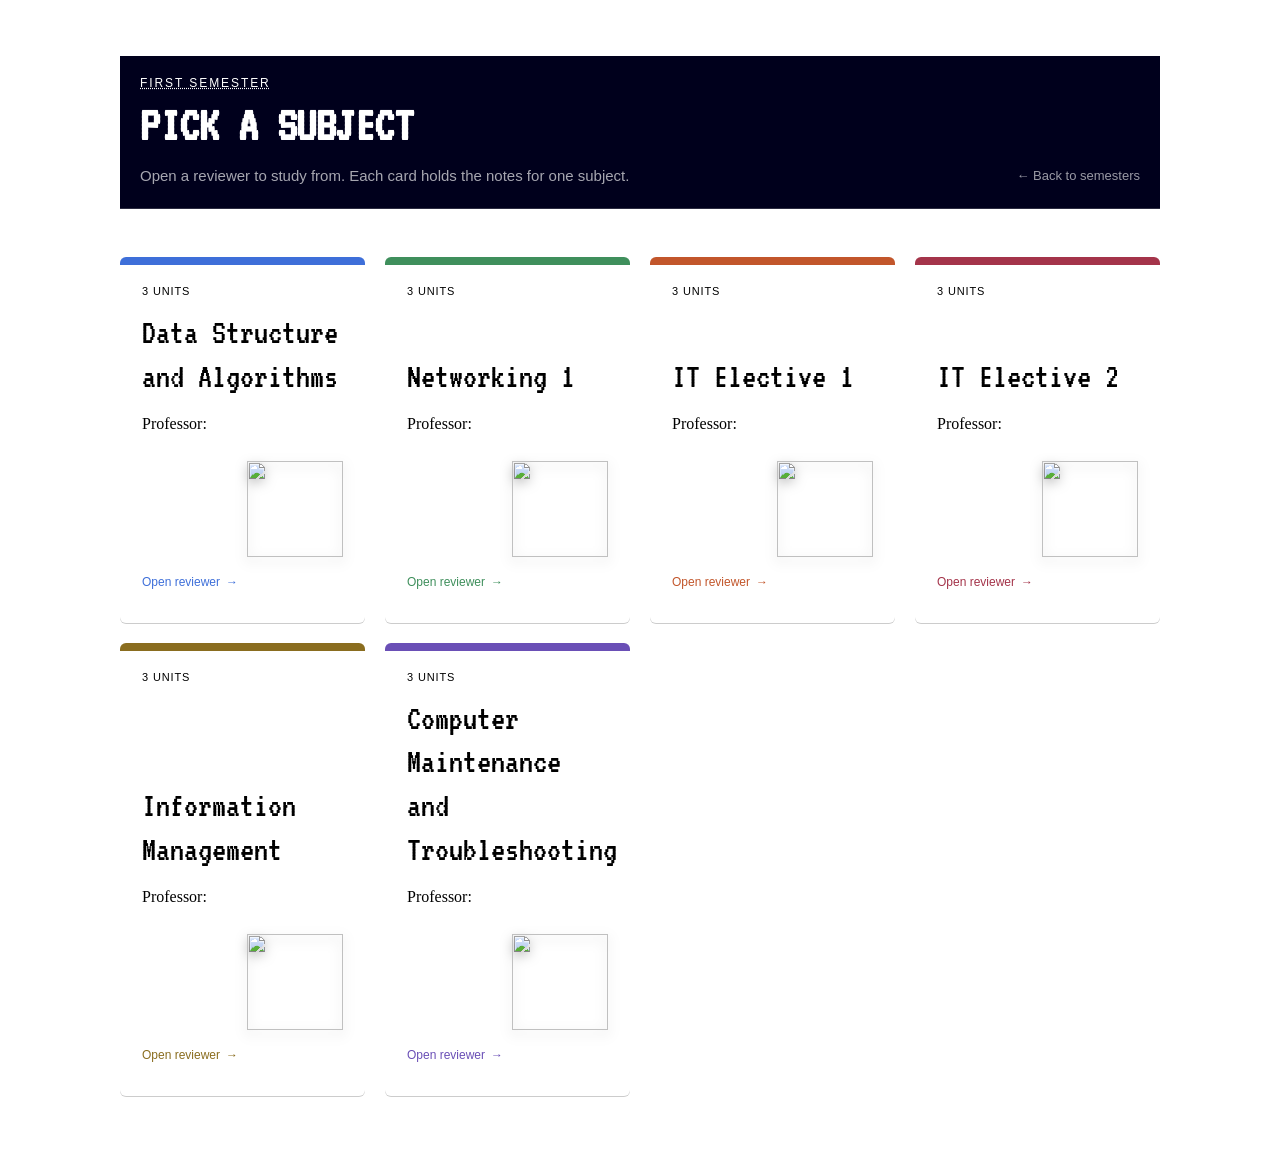
==== first-semester.html @ 2dc9fd78 "Add files via upload" ====
<!DOCTYPE html>
<html lang="en">
<head>
<meta charset="UTF-8">
<title>First Semester — Choose a Subject</title>
<link rel="stylesheet" href="first-semester.css">
<link href="https://fonts.googleapis.com/css2?family=Bebas+Neue&family=VT323&display=swap" rel="stylesheet">
</head>
<body>

<div class="wrap">

  <div class="header">
    <div>
      <p class="eyebrow">First semester</p>
      <h1>PICK A SUBJECT</h1>
      <p class="subtitle">Open a reviewer to study from. Each card holds the notes for one subject.</p>
    </div>
    <a href="index.html" class="back-link">← Back to semesters</a>
  </div>

  <div class="grid">

    <a href="reviewer.html?subject=data-structure-and-algorithms" class="card" style="--tab-color:#3E6FD9;">
      <p class="card-units">3 units</p>
      <h2 class="card-name">Data Structure and Algorithms</h2>
      <p>Professor:</p>
      <div class="mob-slot">
    <img src="https://static.wikia.nocookie.net/minecraft_gamepedia/images/0/05/Bee_BE.gif/revision/latest?cb=20191123230348" alt="" class="mob-img">
  </div>
      <p class="card-tag" style="--tab-color:#3E6FD9;">Open reviewer</p>
    </a>

    <a href="reviewer.html?subject=networking-1" class="card" style="--tab-color:#3F8F5C;">
      <p class="card-units">3 units</p>
      <h2 class="card-name">Networking 1</h2>
      <p>Professor:</p>
      <div class="mob-slot">
    <img src="https://static.wikia.nocookie.net/minecraft_gamepedia/images/b/b9/Axolotl_Swim.gif/revision/latest?cb=20230414014150" alt="" class="mob-img">
  </div>
      <p class="card-tag" style="--tab-color:#3F8F5C;">Open reviewer</p>
    </a>

    <a href="reviewer.html?subject=it-elective-1" class="card" style="--tab-color:#C2562B;">
      <p class="card-units">3 units</p>
      <h2 class="card-name">IT Elective 1</h2>
      <p>Professor:</p>
      <div class="mob-slot">
    <img src="https://static.wikia.nocookie.net/minecraft_gamepedia/images/4/45/Allay_JE2.gif/revision/latest?cb=20230325131818" alt="" class="mob-img">
  </div>
      <p class="card-tag" style="--tab-color:#C2562B;">Open reviewer</p>
    </a>

    <a href="reviewer.html?subject=it-elective-2" class="card" style="--tab-color:#A4344A;">
      <p class="card-units">3 units</p>
      <h2 class="card-name">IT Elective 2</h2>
      <p>Professor:</p>
        <div class="mob-slot">
    <img src="https://static.wikia.nocookie.net/minecraft_gamepedia/images/3/39/Phantom_JE2.gif/revision/latest?cb=20180706142237" alt="" class="mob-img">
  </div>
      <p class="card-tag" style="--tab-color:#A4344A;">Open reviewer</p>
    </a>

    <a href="reviewer.html?subject=information-management" class="card" style="--tab-color:#8A6D1F;">
      <p class="card-units">3 units</p>
      <h2 class="card-name">Information Management</h2>
      <p>Professor:</p>
        <div class="mob-slot">
    <img src="https://static.wikia.nocookie.net/minecraft_gamepedia/images/c/ce/Squid.gif/revision/latest?cb=20240729213351" alt="" class="mob-img">
  </div>
      <p class="card-tag" style="--tab-color:#8A6D1F;">Open reviewer</p>
    </a>

    <a href="reviewer.html?subject=computer-maintenance-and-troubleshooting" class="card" style="--tab-color:#6A4FB6;">
      <p class="card-units">3 units</p>
      <h2 class="card-name">Computer Maintenance and Troubleshooting</h2>
      <p>Professor:</p>
      <div class="mob-slot">
    <img src="https://static.wikia.nocookie.net/minecraft_gamepedia/images/5/51/Strider_Shiver_BE2.gif/revision/latest?cb=20200919092906" alt="" class="mob-img">
  </div>
      <p class="card-tag" style="--tab-color:#6A4FB6;">Open reviewer</p>
    </a>

  </div>

</div>

</body>
</html>
---- first-semester.css ----
* { box-sizing: border-box; }

  body {
    margin: 0;
    min-height: 100vh;
    padding: 56px 24px 80px;
  }

  .wrap {
    max-width: 1040px;
    margin: 0 auto;
  }

  .header {
    display: flex;
    justify-content: space-between;
    align-items: flex-end;
    border-bottom: 1px solid rgba(245,241,232,0.18);
    padding-bottom: 24px;
    margin-bottom: 48px;
    background-color: #00001c;
    color: #FFFFFF;
    width: 100%;
    padding: 20px;
  }

  .eyebrow {
    font-family: 'Helvetica Neue', Arial, sans-serif;
    font-size: 12px;
    letter-spacing: 0.16em;
    text-transform: uppercase;
    color: var(--accent);
    margin: 0 0 10px;
    text-decoration: dotted underline;
  }

  h1 {
    font-size: 50px;
    font-weight: 400;
    margin: 0;
    letter-spacing: -0.01em;
    font-family: VT323, serif;
    font-weight: bold;
  }

  .back-link {
    font-family: 'Helvetica Neue', Arial, sans-serif;
    font-size: 13px;
    color: var(--paper);
    opacity: 0.6;
    text-decoration: none;
    border-bottom: 1px solid transparent;
    transition: opacity 0.2s ease, border-color 0.2s ease;
    white-space: nowrap;
    padding-bottom: 4px;
  }
  .back-link:hover { opacity: 1; border-color: var(--paper); }

  .subtitle {
    font-family: Google Sans, Arial, sans-serif;
    font-size: 15px;
    color: var(--paper);
    opacity: 0.65;
    margin: 14px 0 0;
    max-width: 520px;
    line-height: 1.6;
  }

  .grid {
    display: grid;
    grid-template-columns: repeat(auto-fill, minmax(230px, 1fr));
    gap: 20px;
  }

  .card {
    position: relative;
    background: var(--paper);
    border-radius: 6px;
    padding: 28px 22px 22px;
    text-decoration: none;
    color: var(--text-dark);
    overflow: hidden;
    display: flex;
    flex-direction: column;
    min-height: 168px;
    box-shadow: 0 1px 0 rgba(0,0,0,0.2);
    transition: transform 0.25s ease, box-shadow 0.25s ease;
  }

  .card::before {
    content: "";
    position: absolute;
    top: 0;
    left: 0;
    width: 100%;
    height: 8px;
    background: var(--tab-color, var(--accent));
  }

  .card:hover {
    transform: translateY(-6px);
    box-shadow: 0 16px 28px rgba(0,0,0,0.35);
  }

  .card:focus-visible {
    outline: 2px solid var(--accent);
    outline-offset: 3px;
  }

  .card-units {
    font-family: 'Helvetica Neue', Arial, sans-serif;
    font-size: 11px;
    letter-spacing: 0.08em;
    text-transform: uppercase;
    color: var(--text-muted);
    margin: 0 0 auto;
  }

  .card-name {
    font-size: 35px;
    font-weight: 400;
    line-height: 1.25;
    margin: 14px 0 0;
    font-family: VT323, serif;
  }

  .card-tag {
    font-family: 'Helvetica Neue', Arial, sans-serif;
    font-size: 12px;
    color: var(--tab-color, var(--sage));
    margin-top: 14px;
    display: flex;
    align-items: center;
    gap: 6px;
  }

  .card-tag::after {
    content: "→";
    transition: transform 0.2s ease;
  }
  .card:hover .card-tag::after { transform: translateX(4px); }

  @media (max-width: 520px) {
    .header { flex-direction: column; align-items: flex-start; gap: 14px; }
    h1 { font-size: 32px; }
  }

.mob-slot {
  align-self: flex-end;
  margin-top: 12px;
}

.mob-img {
  width: 96px;
  height: 96px;
  object-fit: contain;
  image-rendering: pixelated;   /* keeps blocky mob art crisp, not blurry */
  filter: drop-shadow(0 4px 6px rgba(0,0,0,0.25));
  transition: transform 0.25s ease;
}

.card:hover .mob-img {
  transform: translateY(-4px) scale(1.05);
}
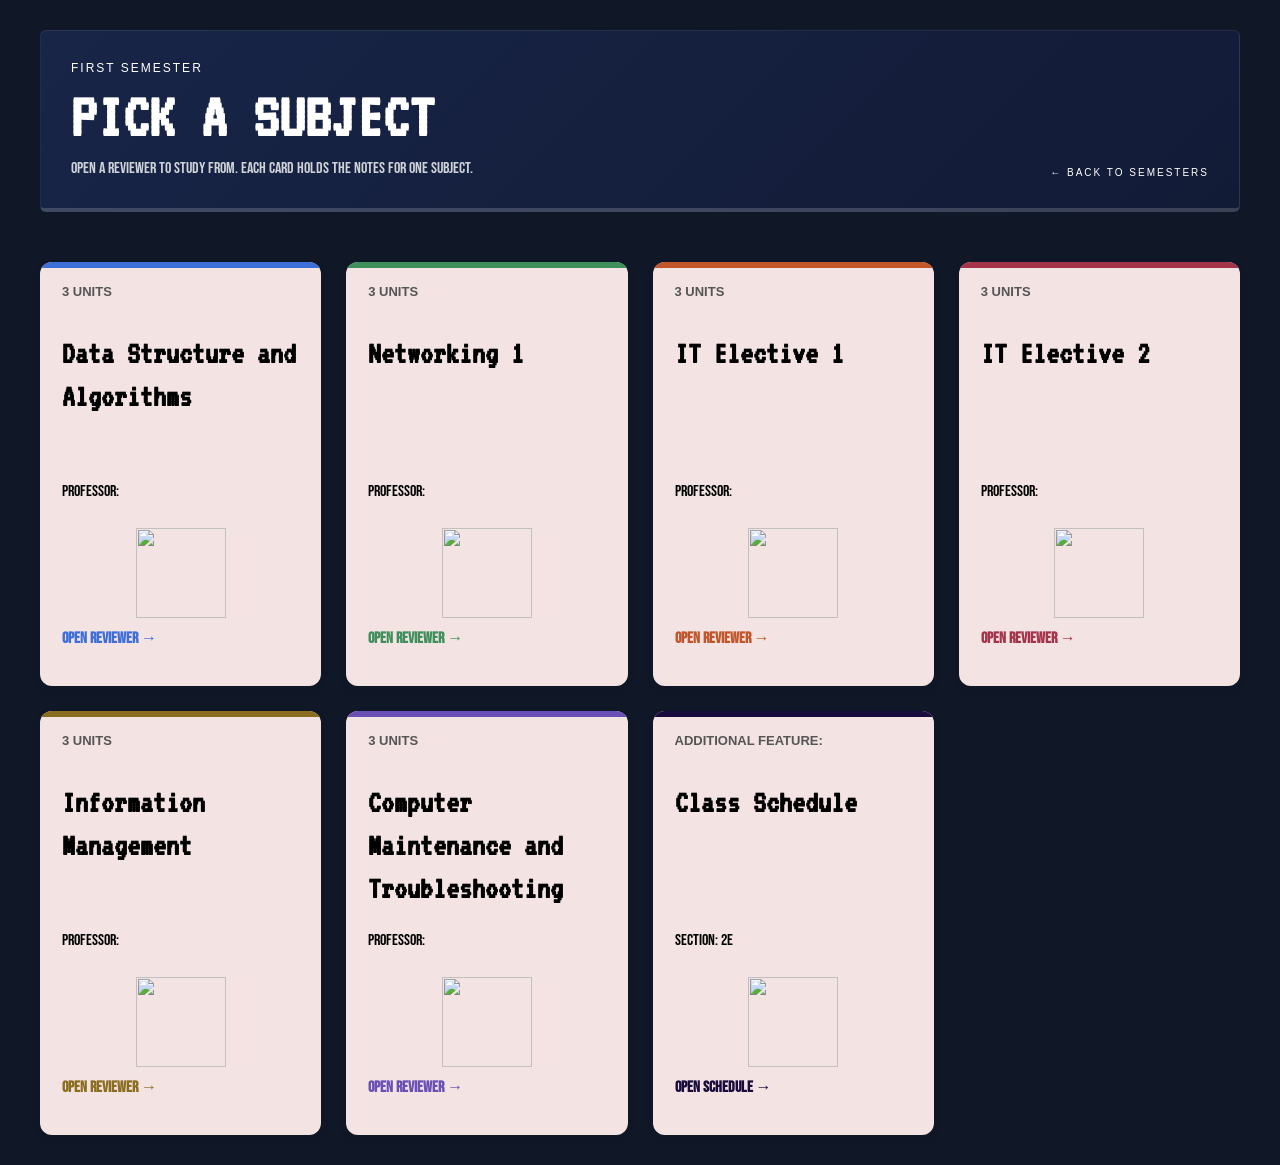
==== commit d079ed85: "Add files via upload" ====
--- a/first-semester.html
+++ b/first-semester.html
@@ -5,6 +5,7 @@
 <title>First Semester — Choose a Subject</title>
 <link rel="stylesheet" href="first-semester.css">
 <link href="https://fonts.googleapis.com/css2?family=Bebas+Neue&family=VT323&display=swap" rel="stylesheet">
+<meta name="viewport" content="width=device-width, initial-scale=1.0">
 </head>
 <body>
 
@@ -13,7 +14,7 @@
   <div class="header">
     <div>
       <p class="eyebrow">First semester</p>
-      <h1>PICK A SUBJECT</h1>
+      <h1 style="font-family: VT323, monospace; font-size: 4rem;">PICK A SUBJECT</h1>
       <p class="subtitle">Open a reviewer to study from. Each card holds the notes for one subject.</p>
     </div>
     <a href="index.html" class="back-link">← Back to semesters</a>
@@ -24,7 +25,7 @@
     <a href="reviewer.html?subject=data-structure-and-algorithms" class="card" style="--tab-color:#3E6FD9;">
       <p class="card-units">3 units</p>
       <h2 class="card-name">Data Structure and Algorithms</h2>
-      <p>Professor:</p>
+      <p style="font-family: Bebas Neue;">Professor:</p>
       <div class="mob-slot">
     <img src="https://static.wikia.nocookie.net/minecraft_gamepedia/images/0/05/Bee_BE.gif/revision/latest?cb=20191123230348" alt="" class="mob-img">
   </div>
@@ -34,7 +35,7 @@
     <a href="reviewer.html?subject=networking-1" class="card" style="--tab-color:#3F8F5C;">
       <p class="card-units">3 units</p>
       <h2 class="card-name">Networking 1</h2>
-      <p>Professor:</p>
+      <p style="font-family: Bebas Neue;">Professor:</p>
       <div class="mob-slot">
     <img src="https://static.wikia.nocookie.net/minecraft_gamepedia/images/b/b9/Axolotl_Swim.gif/revision/latest?cb=20230414014150" alt="" class="mob-img">
   </div>
@@ -44,7 +45,7 @@
     <a href="reviewer.html?subject=it-elective-1" class="card" style="--tab-color:#C2562B;">
       <p class="card-units">3 units</p>
       <h2 class="card-name">IT Elective 1</h2>
-      <p>Professor:</p>
+      <p style="font-family: Bebas Neue;">Professor:</p>
       <div class="mob-slot">
     <img src="https://static.wikia.nocookie.net/minecraft_gamepedia/images/4/45/Allay_JE2.gif/revision/latest?cb=20230325131818" alt="" class="mob-img">
   </div>
@@ -54,7 +55,7 @@
     <a href="reviewer.html?subject=it-elective-2" class="card" style="--tab-color:#A4344A;">
       <p class="card-units">3 units</p>
       <h2 class="card-name">IT Elective 2</h2>
-      <p>Professor:</p>
+      <p style="font-family: Bebas Neue;">Professor:</p>
         <div class="mob-slot">
     <img src="https://static.wikia.nocookie.net/minecraft_gamepedia/images/3/39/Phantom_JE2.gif/revision/latest?cb=20180706142237" alt="" class="mob-img">
   </div>
@@ -64,7 +65,7 @@
     <a href="reviewer.html?subject=information-management" class="card" style="--tab-color:#8A6D1F;">
       <p class="card-units">3 units</p>
       <h2 class="card-name">Information Management</h2>
-      <p>Professor:</p>
+      <p style="font-family: Bebas Neue;">Professor:</p>
         <div class="mob-slot">
     <img src="https://static.wikia.nocookie.net/minecraft_gamepedia/images/c/ce/Squid.gif/revision/latest?cb=20240729213351" alt="" class="mob-img">
   </div>
@@ -74,12 +75,23 @@
     <a href="reviewer.html?subject=computer-maintenance-and-troubleshooting" class="card" style="--tab-color:#6A4FB6;">
       <p class="card-units">3 units</p>
       <h2 class="card-name">Computer Maintenance and Troubleshooting</h2>
-      <p>Professor:</p>
+      <p style="font-family: Bebas Neue;">Professor:</p>
       <div class="mob-slot">
     <img src="https://static.wikia.nocookie.net/minecraft_gamepedia/images/5/51/Strider_Shiver_BE2.gif/revision/latest?cb=20200919092906" alt="" class="mob-img">
   </div>
       <p class="card-tag" style="--tab-color:#6A4FB6;">Open reviewer</p>
     </a>
+
+    <a href="schedule.html" class="card" style="--tab-color:#190c3d;">
+      <p class="card-units">Additional Feature:</p>
+      <h2 class="card-name">Class Schedule</h2>
+      <p style="font-family: Bebas Neue;">Section: 2E</p>
+      <div class="mob-slot">
+    <img src="https://static.wikia.nocookie.net/minecraft_gamepedia/images/3/31/Enchanting_Table.gif/revision/latest?cb=20220222115558" alt="" class="mob-img">
+  </div>
+      <p class="card-tag" style="--tab-color:#190c3d;">Open schedule</p>
+    </a>
+
 
   </div>
 
--- a/first-semester.css
+++ b/first-semester.css
@@ -1,164 +1,210 @@
-  * { box-sizing: border-box; }
-
-  body {
-    margin: 0;
-    min-height: 100vh;
-    padding: 56px 24px 80px;
-  }
-
-  .wrap {
-    max-width: 1040px;
-    margin: 0 auto;
-  }
-
-  .header {
-    display: flex;
-    justify-content: space-between;
-    align-items: flex-end;
-    border-bottom: 1px solid rgba(245,241,232,0.18);
-    padding-bottom: 24px;
-    margin-bottom: 48px;
-    background-color: #00001c;
-    color: #FFFFFF;
-    width: 100%;
-    padding: 20px;
-  }
-
-  .eyebrow {
-    font-family: 'Helvetica Neue', Arial, sans-serif;
-    font-size: 12px;
-    letter-spacing: 0.16em;
-    text-transform: uppercase;
-    color: var(--accent);
-    margin: 0 0 10px;
-    text-decoration: dotted underline;
-  }
-
-  h1 {
-    font-size: 50px;
-    font-weight: 400;
-    margin: 0;
-    letter-spacing: -0.01em;
-    font-family: VT323, serif;
-    font-weight: bold;
-  }
-
-  .back-link {
-    font-family: 'Helvetica Neue', Arial, sans-serif;
-    font-size: 13px;
-    color: var(--paper);
-    opacity: 0.6;
-    text-decoration: none;
-    border-bottom: 1px solid transparent;
-    transition: opacity 0.2s ease, border-color 0.2s ease;
-    white-space: nowrap;
-    padding-bottom: 4px;
-  }
-  .back-link:hover { opacity: 1; border-color: var(--paper); }
-
-  .subtitle {
-    font-family: Google Sans, Arial, sans-serif;
-    font-size: 15px;
-    color: var(--paper);
-    opacity: 0.65;
-    margin: 14px 0 0;
-    max-width: 520px;
-    line-height: 1.6;
-  }
-
-  .grid {
-    display: grid;
-    grid-template-columns: repeat(auto-fill, minmax(230px, 1fr));
-    gap: 20px;
-  }
-
-  .card {
-    position: relative;
-    background: var(--paper);
-    border-radius: 6px;
-    padding: 28px 22px 22px;
-    text-decoration: none;
-    color: var(--text-dark);
-    overflow: hidden;
-    display: flex;
-    flex-direction: column;
-    min-height: 168px;
-    box-shadow: 0 1px 0 rgba(0,0,0,0.2);
-    transition: transform 0.25s ease, box-shadow 0.25s ease;
-  }
-
-  .card::before {
-    content: "";
-    position: absolute;
-    top: 0;
-    left: 0;
-    width: 100%;
-    height: 8px;
-    background: var(--tab-color, var(--accent));
-  }
-
-  .card:hover {
-    transform: translateY(-6px);
-    box-shadow: 0 16px 28px rgba(0,0,0,0.35);
-  }
-
-  .card:focus-visible {
-    outline: 2px solid var(--accent);
-    outline-offset: 3px;
-  }
-
-  .card-units {
-    font-family: 'Helvetica Neue', Arial, sans-serif;
-    font-size: 11px;
-    letter-spacing: 0.08em;
-    text-transform: uppercase;
-    color: var(--text-muted);
-    margin: 0 0 auto;
-  }
-
-  .card-name {
-    font-size: 35px;
-    font-weight: 400;
-    line-height: 1.25;
-    margin: 14px 0 0;
-    font-family: VT323, serif;
-  }
-
-  .card-tag {
-    font-family: 'Helvetica Neue', Arial, sans-serif;
-    font-size: 12px;
-    color: var(--tab-color, var(--sage));
-    margin-top: 14px;
-    display: flex;
-    align-items: center;
-    gap: 6px;
-  }
-
-  .card-tag::after {
-    content: "→";
-    transition: transform 0.2s ease;
-  }
-  .card:hover .card-tag::after { transform: translateX(4px); }
-
-  @media (max-width: 520px) {
-    .header { flex-direction: column; align-items: flex-start; gap: 14px; }
-    h1 { font-size: 32px; }
-  }
-
-.mob-slot {
-  align-self: flex-end;
-  margin-top: 12px;
-}
-
-.mob-img {
-  width: 96px;
-  height: 96px;
-  object-fit: contain;
-  image-rendering: pixelated;   /* keeps blocky mob art crisp, not blurry */
-  filter: drop-shadow(0 4px 6px rgba(0,0,0,0.25));
-  transition: transform 0.25s ease;
-}
-
-.card:hover .mob-img {
-  transform: translateY(-4px) scale(1.05);
+body{
+    margin:0;
+    background:#101827;
+    font-family:Arial, sans-serif;
+    color:#111;
+}
+
+.wrap{
+    max-width:1200px;
+    margin:auto;
+    padding:30px 20px;
+}
+
+.header{
+    background:linear-gradient(
+        135deg,
+        #182547,
+        #121b36
+    );
+    border:1px solid rgba(255,255,255,.08);
+    border-bottom: 4px solid rgba(245,241,232,0.18);
+    color:white;
+    padding:30px;
+    border-radius:6px;
+
+    display:flex;
+    justify-content:space-between;
+    align-items:flex-end;
+    gap:20px;
+}
+
+.eyebrow{
+    margin:0;
+    text-transform:uppercase;
+    letter-spacing:2px;
+    font-size:12px;
+}
+
+.header h1{
+    margin:10px 0;
+    font-size:4rem;
+    font-weight:900;
+}
+
+.subtitle{
+    margin:0;
+    opacity:.8;
+    font-family:Bebas Neue, cursive;
+}
+
+.back-link{
+    color:white;
+    text-decoration:none;
+    white-space:nowrap;
+    font-family: sans-serif;
+    text-transform:uppercase;
+    letter-spacing:2px;
+    font-size:10px;
+}
+
+.back-link:hover{
+    opacity:.8;
+}
+
+.grid{
+    margin-top:50px;
+
+    display:grid;
+    grid-template-columns:repeat(auto-fit,minmax(250px,1fr));
+    gap:25px;
+}
+
+.card{
+    background:rgb(243, 227, 227);
+    border-radius:12px;
+    padding:22px;
+
+    text-decoration:none;
+    color:black;
+
+    position:relative;
+    overflow:hidden;
+
+    display:flex;
+    flex-direction:column;
+
+    min-height:380px;
+
+    box-shadow:0 3px 10px rgba(0,0,0,.06);
+
+    transition:
+        transform .25s ease,
+        box-shadow .25s ease;
+}
+
+.card::before{
+    content:"";
+    position:absolute;
+    top:0;
+    left:0;
+
+    width:100%;
+    height:6px;
+
+    background:var(--tab-color);
+}
+
+.card:hover{
+    transform:translateY(-8px);
+    box-shadow:0 18px 35px rgba(0,0,0,.15);
+}
+
+.card-units{
+    margin-top:10px;
+    text-transform:uppercase;
+    font-size:13px;
+    font-weight:700;
+    color:#555;
+}
+
+.card-name{
+    margin:20px 0;
+    font-family: VT323, monospace;
+    font-size:2rem;
+    line-height:1.35;
+
+    min-height:130px;
+}
+
+.card p{
+    margin-top:0;
+}
+
+.mob-slot{
+    flex:1;
+
+    display:flex;
+    justify-content:center;
+    align-items:center;
+}
+
+.mob-img{
+    width:90px;
+    height:90px;
+    object-fit:contain;
+
+    transition:
+        transform .25s ease;
+}
+
+.card:hover .mob-img{
+    transform:scale(1.12);
+}
+
+.card-tag{
+    margin-top:auto;
+    font-family:Bebas Neue, cursive;
+
+    font-weight:700;
+    color:var(--tab-color);
+}
+
+.card-tag::after{
+    content:" →";
+}
+
+@media (max-width:900px){
+
+    .header h1{
+        font-size:3rem;
+    }
+
+    .card-name{
+        min-height:auto;
+    }
+}
+
+@media (max-width:700px){
+
+    .wrap{
+        padding:15px;
+    }
+
+    .header{
+        flex-direction:column;
+        align-items:flex-start;
+    }
+
+    .header h1{
+        font-size:2.4rem;
+    }
+
+    .back-link{
+        margin-top:10px;
+    }
+
+    .card{
+        min-height:auto;
+    }
+
+    .card-name{
+        font-size:1.7rem;
+        min-height:auto;
+    }
+
+    .mob-img{
+        width:90px;
+        height:90px;
+    }
 }
